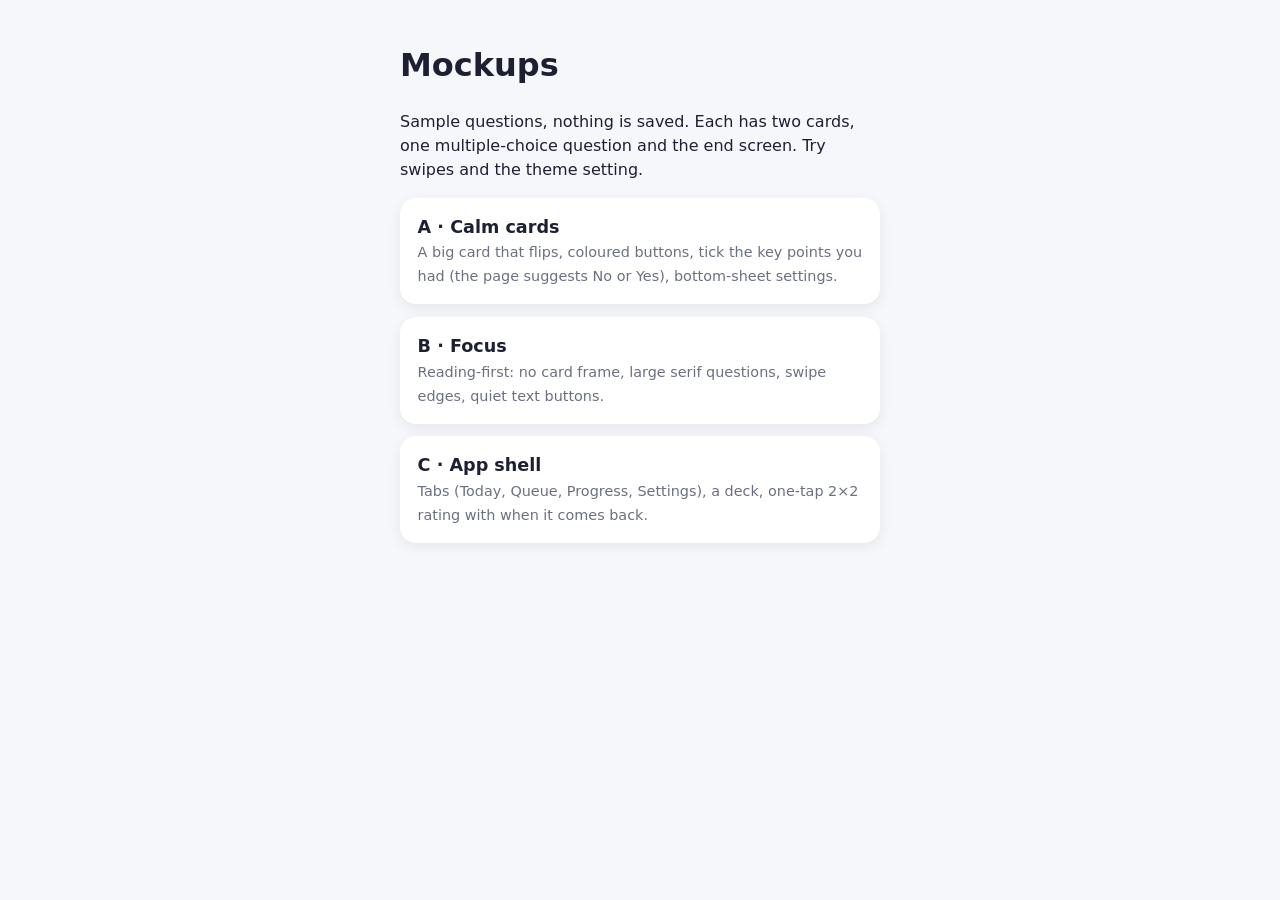
==== mockups/index.html @ 8db674b4 "docs: three design mockups (A calm cards, B focus, C app shell) with sample questions Shared safe fo" ====
<!doctype html>
<html lang="en">
<head>
<meta charset="utf-8">
<meta name="viewport" content="width=device-width, initial-scale=1">
<title>Practice page mockups</title>
<style>
body { font:16px/1.5 system-ui, sans-serif; max-width:30rem; margin:auto; padding:1.2rem; background:#f6f7fb; color:#1d2033; }
a { display:block; background:#fff; border-radius:1rem; padding:1rem 1.1rem; margin:.8rem 0; text-decoration:none; color:inherit; box-shadow:0 4px 14px rgba(0,0,0,.07); }
a b { display:block; font-size:1.1rem; } a span { color:#6b7080; font-size:.9rem; }
</style>
</head>
<body>
<h1>Mockups</h1>
<p>Sample questions, nothing is saved. Each has two cards, one multiple-choice question and the end screen. Try swipes and the theme setting.</p>
<a href="a.html"><b>A · Calm cards</b><span>A big card that flips, coloured buttons, tick the key points you had (the page suggests No or Yes), bottom-sheet settings.</span></a>
<a href="b.html"><b>B · Focus</b><span>Reading-first: no card frame, large serif questions, swipe edges, quiet text buttons.</span></a>
<a href="c.html"><b>C · App shell</b><span>Tabs (Today, Queue, Progress, Settings), a deck, one-tap 2×2 rating with when it comes back.</span></a>
</body>
</html>
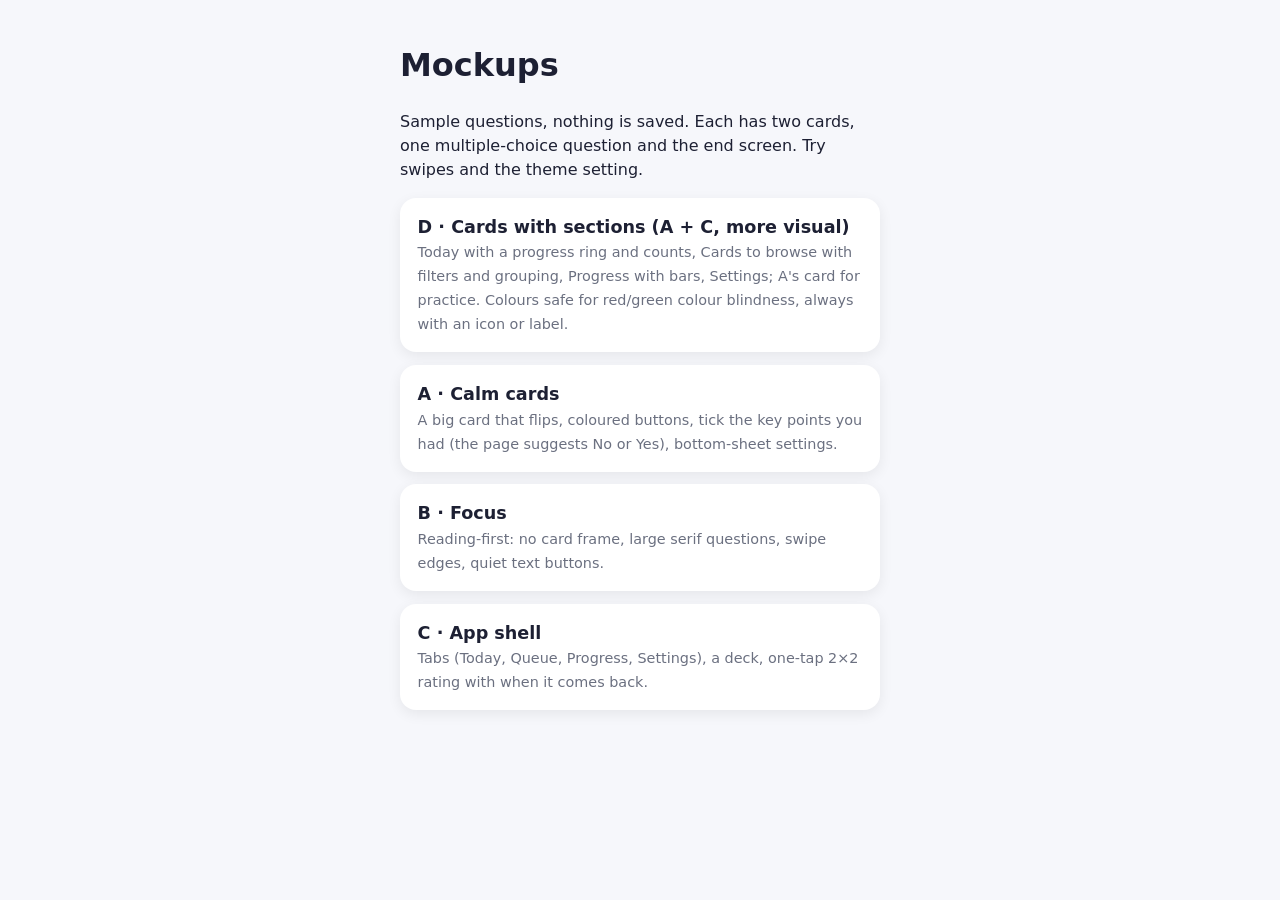
==== commit 9397e9d2: "docs: mockup D, A's card with C's sections, Okabe-Ito colours" ====
--- a/mockups/index.html
+++ b/mockups/index.html
@@ -13,6 +13,7 @@
 <body>
 <h1>Mockups</h1>
 <p>Sample questions, nothing is saved. Each has two cards, one multiple-choice question and the end screen. Try swipes and the theme setting.</p>
+<a href="d.html"><b>D · Cards with sections (A + C, more visual)</b><span>Today with a progress ring and counts, Cards to browse with filters and grouping, Progress with bars, Settings; A's card for practice. Colours safe for red/green colour blindness, always with an icon or label.</span></a>
 <a href="a.html"><b>A · Calm cards</b><span>A big card that flips, coloured buttons, tick the key points you had (the page suggests No or Yes), bottom-sheet settings.</span></a>
 <a href="b.html"><b>B · Focus</b><span>Reading-first: no card frame, large serif questions, swipe edges, quiet text buttons.</span></a>
 <a href="c.html"><b>C · App shell</b><span>Tabs (Today, Queue, Progress, Settings), a deck, one-tap 2×2 rating with when it comes back.</span></a>
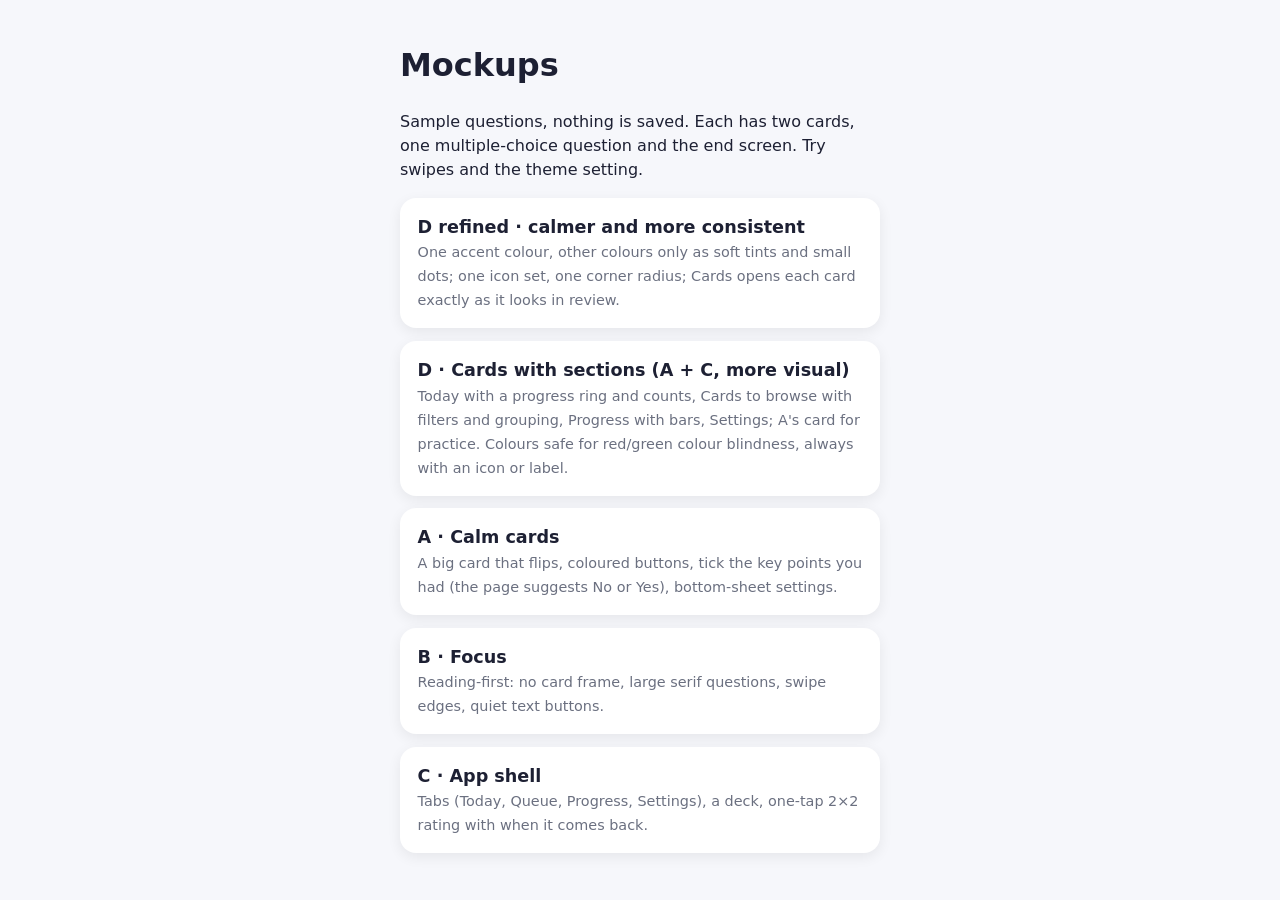
==== commit 7691d180: "docs: mockup D refined (one accent, soft tints, one icon set; card preview as in review)" ====
--- a/mockups/index.html
+++ b/mockups/index.html
@@ -13,6 +13,7 @@
 <body>
 <h1>Mockups</h1>
 <p>Sample questions, nothing is saved. Each has two cards, one multiple-choice question and the end screen. Try swipes and the theme setting.</p>
+<a href="d2.html"><b>D refined · calmer and more consistent</b><span>One accent colour, other colours only as soft tints and small dots; one icon set, one corner radius; Cards opens each card exactly as it looks in review.</span></a>
 <a href="d.html"><b>D · Cards with sections (A + C, more visual)</b><span>Today with a progress ring and counts, Cards to browse with filters and grouping, Progress with bars, Settings; A's card for practice. Colours safe for red/green colour blindness, always with an icon or label.</span></a>
 <a href="a.html"><b>A · Calm cards</b><span>A big card that flips, coloured buttons, tick the key points you had (the page suggests No or Yes), bottom-sheet settings.</span></a>
 <a href="b.html"><b>B · Focus</b><span>Reading-first: no card frame, large serif questions, swipe edges, quiet text buttons.</span></a>
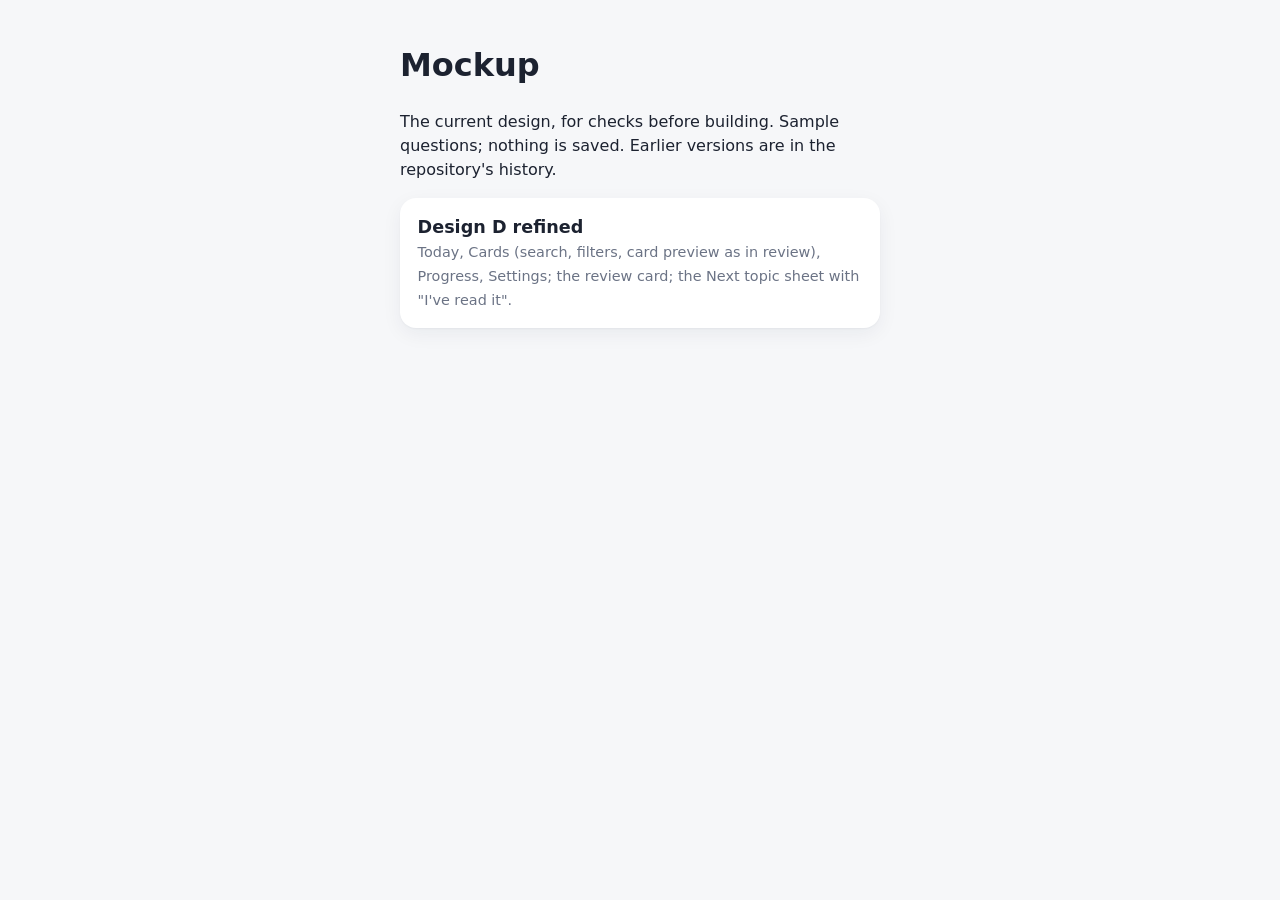
==== commit 7c59b0cd: "docs: keep only the current mockup (D refined); earlier ones stay in history" ====
--- a/mockups/index.html
+++ b/mockups/index.html
@@ -3,20 +3,16 @@
 <head>
 <meta charset="utf-8">
 <meta name="viewport" content="width=device-width, initial-scale=1">
-<title>Practice page mockups</title>
+<title>Practice page mockup</title>
 <style>
-body { font:16px/1.5 system-ui, sans-serif; max-width:30rem; margin:auto; padding:1.2rem; background:#f6f7fb; color:#1d2033; }
-a { display:block; background:#fff; border-radius:1rem; padding:1rem 1.1rem; margin:.8rem 0; text-decoration:none; color:inherit; box-shadow:0 4px 14px rgba(0,0,0,.07); }
-a b { display:block; font-size:1.1rem; } a span { color:#6b7080; font-size:.9rem; }
+body { font:16px/1.5 system-ui, sans-serif; max-width:30rem; margin:auto; padding:1.2rem; background:#f6f7f9; color:#1c2230; }
+a { display:block; background:#fff; border-radius:16px; padding:1rem 1.1rem; margin:.8rem 0; text-decoration:none; color:inherit; box-shadow:0 1px 2px rgba(20,30,60,.04), 0 6px 20px rgba(20,30,60,.06); }
+a b { display:block; font-size:1.1rem; } a span { color:#6b7385; font-size:.9rem; }
 </style>
 </head>
 <body>
-<h1>Mockups</h1>
-<p>Sample questions, nothing is saved. Each has two cards, one multiple-choice question and the end screen. Try swipes and the theme setting.</p>
-<a href="d2.html"><b>D refined · calmer and more consistent</b><span>One accent colour, other colours only as soft tints and small dots; one icon set, one corner radius; Cards opens each card exactly as it looks in review.</span></a>
-<a href="d.html"><b>D · Cards with sections (A + C, more visual)</b><span>Today with a progress ring and counts, Cards to browse with filters and grouping, Progress with bars, Settings; A's card for practice. Colours safe for red/green colour blindness, always with an icon or label.</span></a>
-<a href="a.html"><b>A · Calm cards</b><span>A big card that flips, coloured buttons, tick the key points you had (the page suggests No or Yes), bottom-sheet settings.</span></a>
-<a href="b.html"><b>B · Focus</b><span>Reading-first: no card frame, large serif questions, swipe edges, quiet text buttons.</span></a>
-<a href="c.html"><b>C · App shell</b><span>Tabs (Today, Queue, Progress, Settings), a deck, one-tap 2×2 rating with when it comes back.</span></a>
+<h1>Mockup</h1>
+<p>The current design, for checks before building. Sample questions; nothing is saved. Earlier versions are in the repository's history.</p>
+<a href="d2.html"><b>Design D refined</b><span>Today, Cards (search, filters, card preview as in review), Progress, Settings; the review card; the Next topic sheet with "I've read it".</span></a>
 </body>
 </html>
